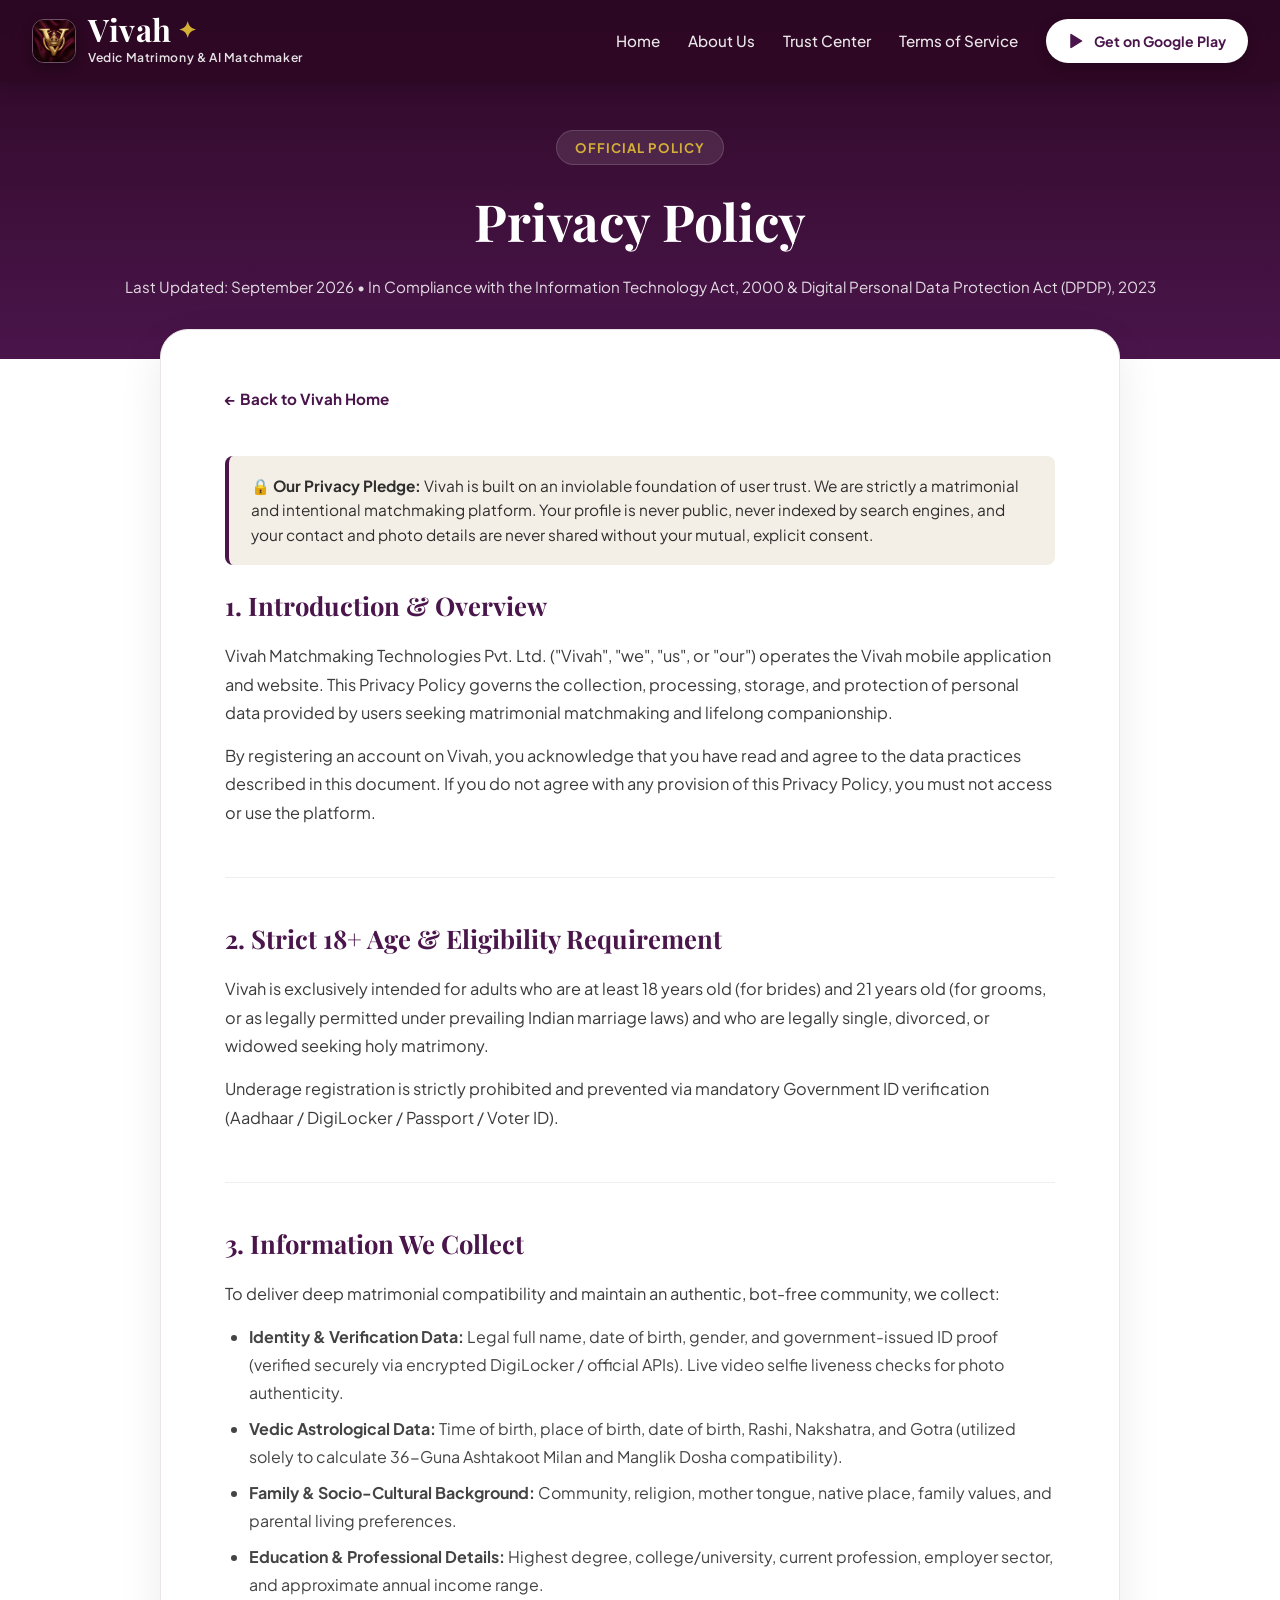
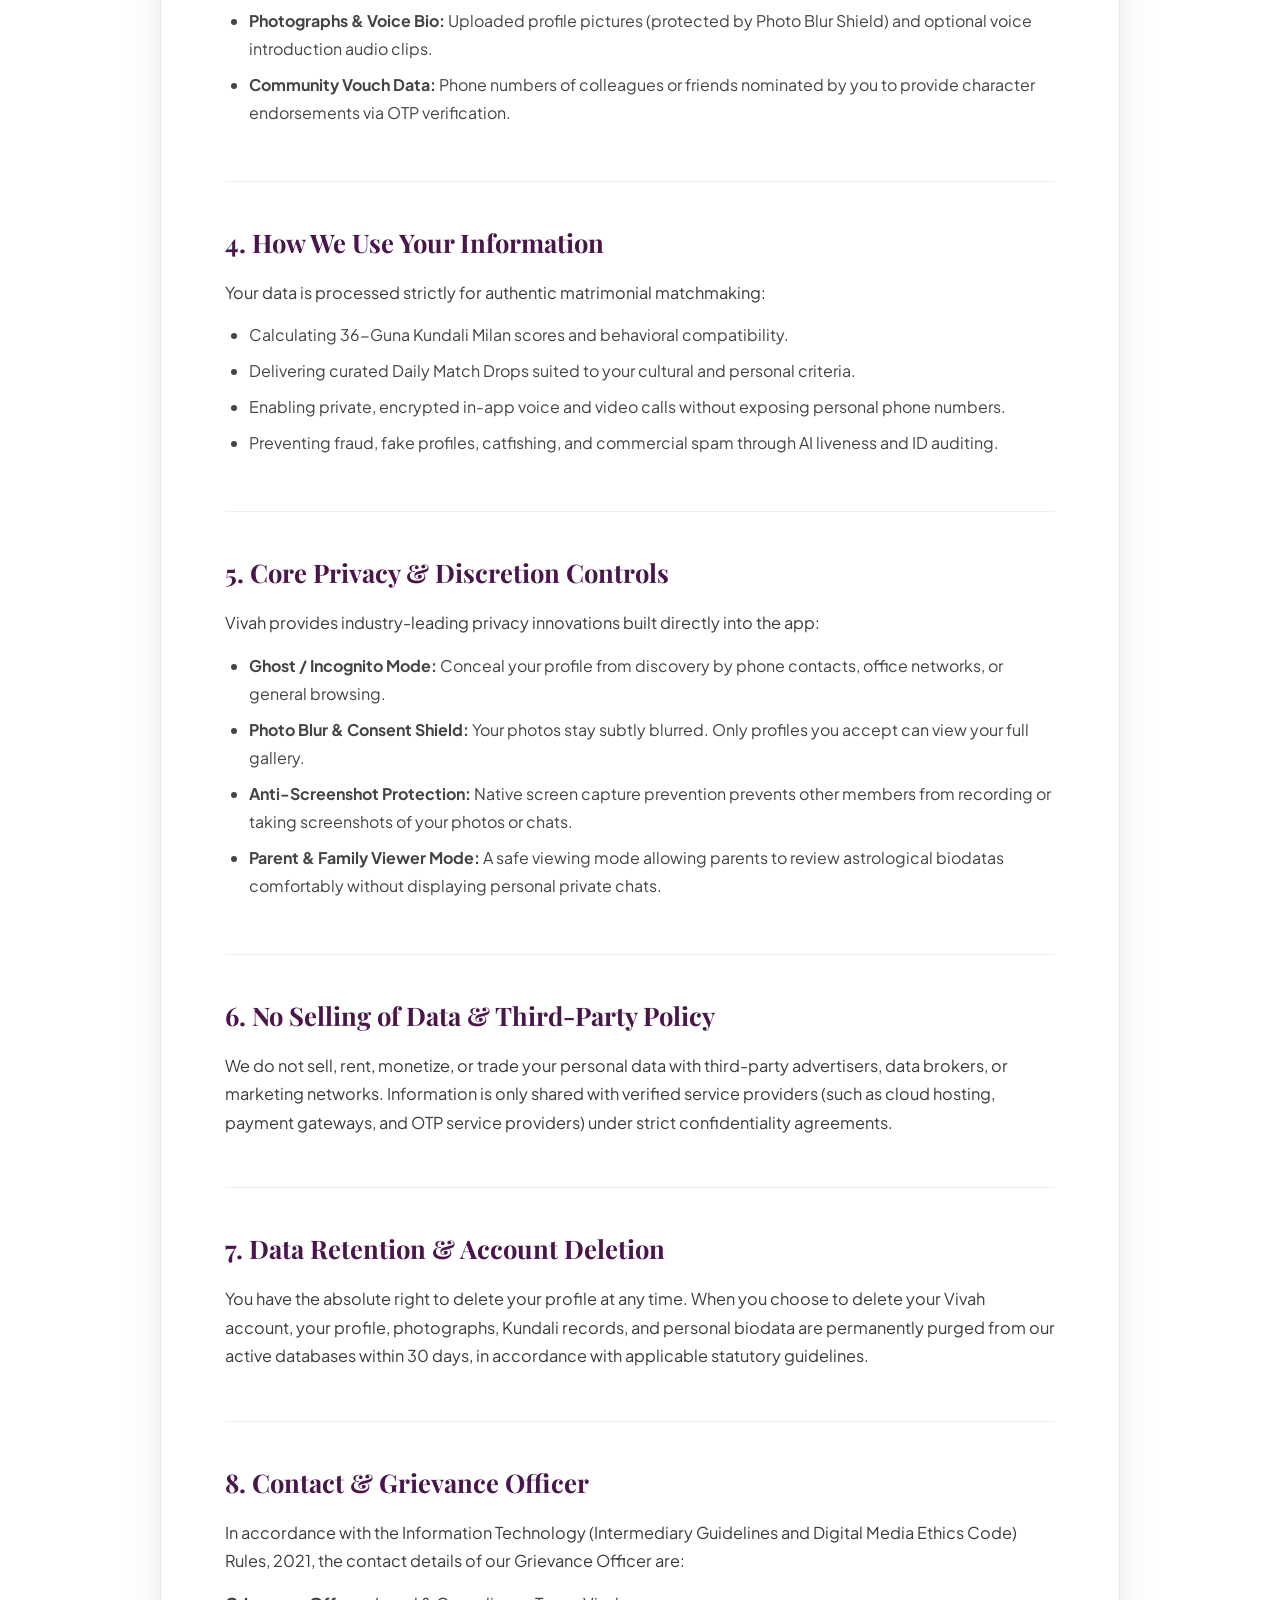
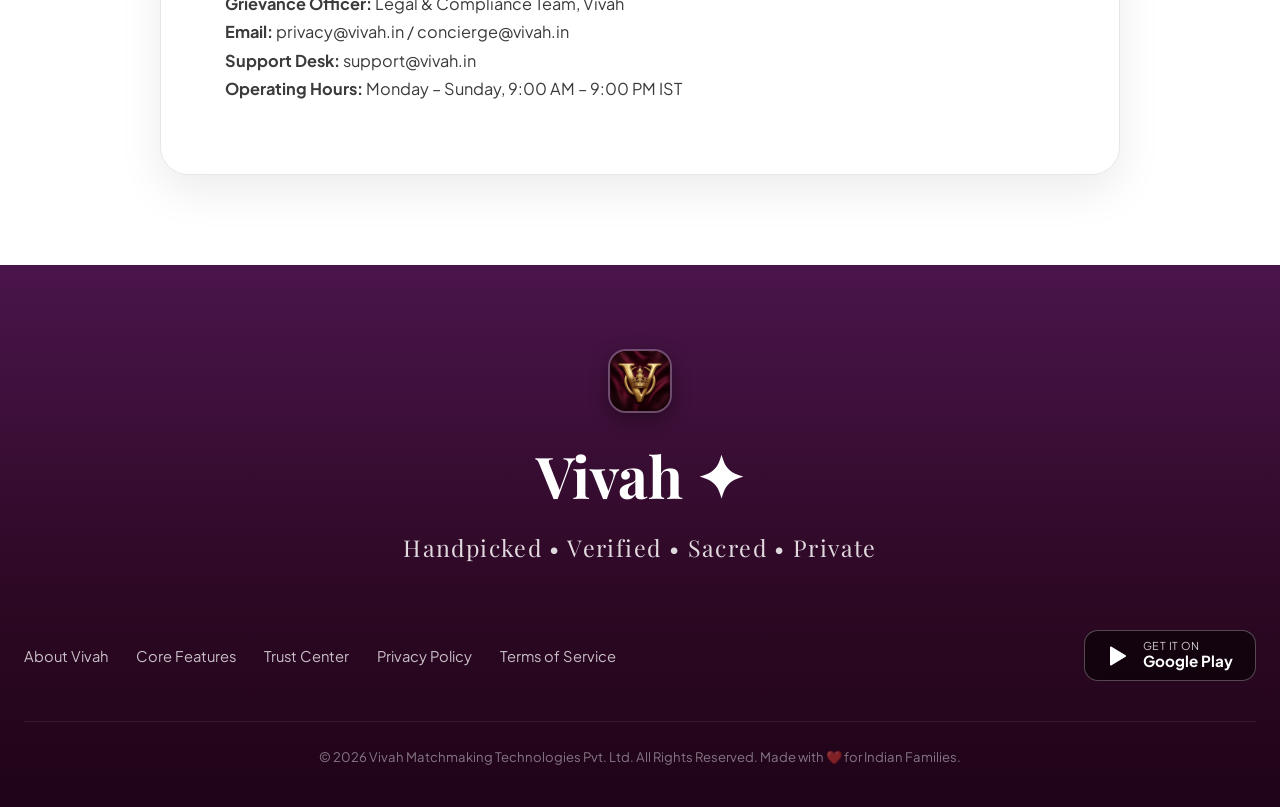
==== pages/privacy-policy.html @ b36c5947 "feat: create dedicated Privacy Policy and Terms of Service pages and link in footer" ====
<!DOCTYPE html>
<html lang="en">
<head>
  <meta charset="UTF-8" />
  <meta name="viewport" content="width=device-width, initial-scale=1.0, maximum-scale=1.0" />
  <title>Privacy Policy | Vivah — Vedic Matrimony & AI Matchmaker</title>
  <meta name="description" content="Official Privacy Policy of Vivah Matrimony. Learn how we protect your Vedic data, government ID verification, photo privacy, and family information." />
  
  <link rel="icon" type="image/png" href="../images/favicon.png" />
  <link rel="apple-touch-icon" href="../images/vivah-logo.png" />
  
  <link rel="preconnect" href="https://fonts.googleapis.com" />
  <link rel="preconnect" href="https://fonts.gstatic.com" crossorigin />
  <link href="https://fonts.googleapis.com/css2?family=Playfair+Display:ital,wght@0,500;0,600;0,700;0,800;1,500;1,600&family=Plus+Jakarta+Sans:wght@300;400;500;600;700&display=swap" rel="stylesheet" />
  
  <link rel="stylesheet" href="../css/style.css" />
</head>
<body>

  <!-- Navigation -->
  <header class="site-header scrolled" style="position: fixed;">
    <div class="nav-inner">
      <div class="brand-wrapper">
        <a href="../index.html" style="display: flex; align-items: center; gap: 12px;">
          <img src="../images/vivah-logo.png" alt="Vivah Logo" class="nav-brand-logo" />
          <div class="brand-text-col">
            <div class="nav-brand">
              <span>Vivah</span>
              <span class="brand-knot">✦</span>
            </div>
            <span class="brand-subtext">Vedic Matrimony & AI Matchmaker</span>
          </div>
        </a>
      </div>

      <nav>
        <ul class="nav-menu">
          <li><a href="../index.html" class="nav-link">Home</a></li>
          <li><a href="../index.html#about-us" class="nav-link">About Us</a></li>
          <li><a href="../index.html#trust-center" class="nav-link">Trust Center</a></li>
          <li><a href="terms-of-service.html" class="nav-link">Terms of Service</a></li>
          <li><a href="../index.html#download" class="btn-pill-playstore">
            <svg viewBox="0 0 24 24"><path d="M3 20.5v-17c0-.83.94-1.3 1.6-.8l14 8.5c.6.36.6 1.24 0 1.6l-14 8.5c-.66.5-1.6.03-1.6-.8z"/></svg>
            Get on Google Play
          </a></li>
        </ul>
      </nav>
    </div>
  </header>

  <!-- Legal Hero -->
  <section class="legal-hero">
    <div class="container">
      <span class="legal-hero-tag">Official Policy</span>
      <h1 class="legal-hero-title">Privacy Policy</h1>
      <p class="legal-hero-date">Last Updated: September 2026 • In Compliance with the Information Technology Act, 2000 & Digital Personal Data Protection Act (DPDP), 2023</p>
    </div>
  </section>

  <!-- Content Container -->
  <main class="container">
    <div class="legal-wrapper">
      <a href="../index.html" class="back-home-link">← Back to Vivah Home</a>

      <div class="legal-callout-box">
        <strong>🔒 Our Privacy Pledge:</strong> Vivah is built on an inviolable foundation of user trust. We are strictly a matrimonial and intentional matchmaking platform. Your profile is never public, never indexed by search engines, and your contact and photo details are never shared without your mutual, explicit consent.
      </div>

      <!-- Section 1 -->
      <section class="legal-section">
        <h2>1. Introduction & Overview</h2>
        <p>
          Vivah Matchmaking Technologies Pvt. Ltd. ("Vivah", "we", "us", or "our") operates the Vivah mobile application and website. This Privacy Policy governs the collection, processing, storage, and protection of personal data provided by users seeking matrimonial matchmaking and lifelong companionship.
        </p>
        <p>
          By registering an account on Vivah, you acknowledge that you have read and agree to the data practices described in this document. If you do not agree with any provision of this Privacy Policy, you must not access or use the platform.
        </p>
      </section>

      <!-- Section 2 -->
      <section class="legal-section">
        <h2>2. Strict 18+ Age & Eligibility Requirement</h2>
        <p>
          Vivah is exclusively intended for adults who are at least 18 years old (for brides) and 21 years old (for grooms, or as legally permitted under prevailing Indian marriage laws) and who are legally single, divorced, or widowed seeking holy matrimony.
        </p>
        <p>
          Underage registration is strictly prohibited and prevented via mandatory Government ID verification (Aadhaar / DigiLocker / Passport / Voter ID).
        </p>
      </section>

      <!-- Section 3 -->
      <section class="legal-section">
        <h2>3. Information We Collect</h2>
        <p>To deliver deep matrimonial compatibility and maintain an authentic, bot-free community, we collect:</p>
        <ul>
          <li><strong>Identity & Verification Data:</strong> Legal full name, date of birth, gender, and government-issued ID proof (verified securely via encrypted DigiLocker / official APIs). Live video selfie liveness checks for photo authenticity.</li>
          <li><strong>Vedic Astrological Data:</strong> Time of birth, place of birth, date of birth, Rashi, Nakshatra, and Gotra (utilized solely to calculate 36-Guna Ashtakoot Milan and Manglik Dosha compatibility).</li>
          <li><strong>Family & Socio-Cultural Background:</strong> Community, religion, mother tongue, native place, family values, and parental living preferences.</li>
          <li><strong>Education & Professional Details:</strong> Highest degree, college/university, current profession, employer sector, and approximate annual income range.</li>
          <li><strong>Photographs & Voice Bio:</strong> Uploaded profile pictures (protected by Photo Blur Shield) and optional voice introduction audio clips.</li>
          <li><strong>Community Vouch Data:</strong> Phone numbers of colleagues or friends nominated by you to provide character endorsements via OTP verification.</li>
        </ul>
      </section>

      <!-- Section 4 -->
      <section class="legal-section">
        <h2>4. How We Use Your Information</h2>
        <p>Your data is processed strictly for authentic matrimonial matchmaking:</p>
        <ul>
          <li>Calculating 36-Guna Kundali Milan scores and behavioral compatibility.</li>
          <li>Delivering curated Daily Match Drops suited to your cultural and personal criteria.</li>
          <li>Enabling private, encrypted in-app voice and video calls without exposing personal phone numbers.</li>
          <li>Preventing fraud, fake profiles, catfishing, and commercial spam through AI liveness and ID auditing.</li>
        </ul>
      </section>

      <!-- Section 5 -->
      <section class="legal-section">
        <h2>5. Core Privacy & Discretion Controls</h2>
        <p>Vivah provides industry-leading privacy innovations built directly into the app:</p>
        <ul>
          <li><strong>Ghost / Incognito Mode:</strong> Conceal your profile from discovery by phone contacts, office networks, or general browsing.</li>
          <li><strong>Photo Blur & Consent Shield:</strong> Your photos stay subtly blurred. Only profiles you accept can view your full gallery.</li>
          <li><strong>Anti-Screenshot Protection:</strong> Native screen capture prevention prevents other members from recording or taking screenshots of your photos or chats.</li>
          <li><strong>Parent & Family Viewer Mode:</strong> A safe viewing mode allowing parents to review astrological biodatas comfortably without displaying personal private chats.</li>
        </ul>
      </section>

      <!-- Section 6 -->
      <section class="legal-section">
        <h2>6. No Selling of Data & Third-Party Policy</h2>
        <p>
          We do not sell, rent, monetize, or trade your personal data with third-party advertisers, data brokers, or marketing networks. Information is only shared with verified service providers (such as cloud hosting, payment gateways, and OTP service providers) under strict confidentiality agreements.
        </p>
      </section>

      <!-- Section 7 -->
      <section class="legal-section">
        <h2>7. Data Retention & Account Deletion</h2>
        <p>
          You have the absolute right to delete your profile at any time. When you choose to delete your Vivah account, your profile, photographs, Kundali records, and personal biodata are permanently purged from our active databases within 30 days, in accordance with applicable statutory guidelines.
        </p>
      </section>

      <!-- Section 8 -->
      <section class="legal-section">
        <h2>8. Contact & Grievance Officer</h2>
        <p>
          In accordance with the Information Technology (Intermediary Guidelines and Digital Media Ethics Code) Rules, 2021, the contact details of our Grievance Officer are:
        </p>
        <p>
          <strong>Grievance Officer:</strong> Legal & Compliance Team, Vivah<br />
          <strong>Email:</strong> privacy@vivah.in / concierge@vivah.in<br />
          <strong>Support Desk:</strong> support@vivah.in<br />
          <strong>Operating Hours:</strong> Monday – Sunday, 9:00 AM – 9:00 PM IST
        </p>
      </section>
    </div>
  </main>

  <!-- Footer -->
  <footer class="royal-footer">
    <div class="container">
      <div class="footer-brand-hero">
        <img src="../images/vivah-logo.png" alt="Vivah Logo" class="footer-brand-logo" />
        <div class="footer-logo">Vivah ✦</div>
        <div class="footer-tagline">Handpicked • Verified • Sacred • Private</div>
      </div>

      <div class="footer-nav-row">
        <ul class="footer-links-list">
          <li><a href="../index.html#about-us">About Vivah</a></li>
          <li><a href="../index.html#ai-matchmaker">Core Features</a></li>
          <li><a href="../index.html#trust-center">Trust Center</a></li>
          <li><a href="privacy-policy.html">Privacy Policy</a></li>
          <li><a href="terms-of-service.html">Terms of Service</a></li>
        </ul>

        <div class="app-badges-row">
          <a href="../index.html#download" class="app-badge-btn">
            <svg viewBox="0 0 24 24"><path d="M3 20.5v-17c0-.83.94-1.3 1.6-.8l14 8.5c.6.36.6 1.24 0 1.6l-14 8.5c-.66.5-1.6.03-1.6-.8z"/></svg>
            <div>
              <div class="app-badge-text-sub">Get it on</div>
              <div class="app-badge-text-main">Google Play</div>
            </div>
          </a>
        </div>
      </div>

      <div class="footer-legal-copy">
        © 2026 Vivah Matchmaking Technologies Pvt. Ltd. All Rights Reserved. Made with ❤️ for Indian Families.
      </div>
    </div>
  </footer>

</body>
</html>
---- css/style.css ----
/* ==========================================================================
   VIVAH — AI VEDIC & ELITE MATCHMAKING
   Design System & Styling Inspired by Knot.dating
   ========================================================================== */

/* --- CSS Variables & Design Tokens --- */
:root {
  --color-vistara: #4a154b;
  --color-vistara-dark: #2d0824;
  --color-vistara-deeper: #1f0418;
  --color-vistara-light: #6a246b;
  --color-vistara-tint: rgba(74, 21, 75, 0.08);
  --color-vistara-border: rgba(178, 158, 171, 0.28);
  
  --color-dull-yellow: #f4efe6;
  --color-dull-yellow-dark: #ece4d7;
  --color-cream-light: #faf7f2;
  
  --color-gold: #d4af37;
  --color-gold-light: #f3e5ab;
  --color-accent-pink: #d372b0;
  
  --color-dark: #161616;
  --color-dark-secondary: #1e1e1e;
  --color-body: #343434;
  --color-muted: #6c6c6c;
  --color-subtle: #8a8a8a;
  
  --color-white: #ffffff;
  --color-gray-50: #fbfbfb;
  --color-gray-100: #f6f6f6;
  --color-gray-200: #ebebeb;
  
  --font-serif: 'Playfair Display', 'Cormorant Garamond', Georgia, serif;
  --font-sans: 'Plus Jakarta Sans', 'Inter', -apple-system, BlinkMacSystemFont, sans-serif;
  
  --radius-sm: 8px;
  --radius-md: 14px;
  --radius-lg: 20px;
  --radius-xl: 28px;
  --radius-full: 9999px;
  
  --shadow-sm: 0 2px 8px rgba(0, 0, 0, 0.04);
  --shadow-card: 0 10px 30px rgba(0, 0, 0, 0.06);
  --shadow-polaroid: 0 20px 45px rgba(0, 0, 0, 0.16);
  --shadow-hover: 0 18px 40px rgba(74, 21, 75, 0.12);
  
  --transition-fast: 0.2s ease;
  --transition-normal: 0.35s cubic-bezier(0.16, 1, 0.3, 1);
  --transition-slow: 0.6s cubic-bezier(0.16, 1, 0.3, 1);
}

/* --- Base & Reset --- */
*, *::before, *::after {
  box-sizing: border-box;
  margin: 0;
  padding: 0;
}

html {
  scroll-behavior: smooth;
  font-size: 16px;
  -webkit-font-smoothing: antialiased;
  -moz-osx-font-smoothing: grayscale;
}

body {
  font-family: var(--font-sans);
  background-color: var(--color-white);
  color: var(--color-body);
  line-height: 1.6;
  overflow-x: hidden;
  min-height: 100vh;
}

img {
  max-width: 100%;
  height: auto;
  display: block;
}

a {
  color: inherit;
  text-decoration: none;
  transition: opacity var(--transition-fast), color var(--transition-fast);
}

button, input {
  font-family: inherit;
}

/* --- Utilities --- */
.container {
  max-width: 1360px;
  margin: 0 auto;
  padding: 0 24px;
  width: 100%;
}

.section-tag {
  display: inline-block;
  font-size: 0.82rem;
  font-weight: 600;
  letter-spacing: 0.08em;
  text-transform: uppercase;
  color: var(--color-vistara);
  background: var(--color-vistara-tint);
  padding: 6px 16px;
  border-radius: var(--radius-full);
  margin-bottom: 16px;
}

.serif-title {
  font-family: var(--font-serif);
  color: var(--color-vistara);
  font-weight: 700;
  line-height: 1.15;
}

/* ==========================================================================
   NAVIGATION / HEADER
   ========================================================================== */
.site-header {
  position: absolute;
  top: 0;
  left: 0;
  width: 100%;
  z-index: 100;
  background: linear-gradient(to bottom, rgba(0, 0, 0, 0.6) 0%, rgba(0, 0, 0, 0) 100%);
  transition: all var(--transition-normal);
}

.site-header.scrolled {
  position: fixed;
  background: rgba(45, 8, 36, 0.94);
  backdrop-filter: blur(14px);
  -webkit-backdrop-filter: blur(14px);
  box-shadow: 0 4px 20px rgba(0, 0, 0, 0.2);
}

.nav-inner {
  display: flex;
  align-items: center;
  justify-content: space-between;
  padding: 20px 32px;
  max-width: 1440px;
  margin: 0 auto;
  transition: padding var(--transition-normal);
}

.site-header.scrolled .nav-inner {
  padding: 14px 32px;
}

.brand-wrapper {
  display: flex;
  align-items: center;
  gap: 12px;
}

.nav-brand-logo {
  width: 44px;
  height: 44px;
  border-radius: 12px;
  object-fit: cover;
  box-shadow: 0 4px 12px rgba(0, 0, 0, 0.25);
  border: 1.5px solid rgba(255, 255, 255, 0.3);
}

.brand-text-col {
  display: flex;
  flex-direction: column;
}

.nav-brand {
  display: flex;
  align-items: center;
  gap: 6px;
  color: var(--color-white);
  font-family: var(--font-serif);
  font-size: 1.95rem;
  font-weight: 700;
  letter-spacing: 0.02em;
  line-height: 1;
}

.brand-knot {
  color: var(--color-gold);
  font-size: 1.4rem;
  display: inline-block;
  line-height: 1;
}

.brand-subtext {
  color: rgba(255, 255, 255, 0.88);
  font-size: 0.76rem;
  font-weight: 600;
  letter-spacing: 0.05em;
  margin-top: 3px;
}

.nav-menu {
  display: flex;
  align-items: center;
  gap: 28px;
  list-style: none;
}

.nav-link {
  color: var(--color-white);
  font-size: 0.95rem;
  font-weight: 500;
  opacity: 0.9;
  transition: opacity var(--transition-fast);
}

.nav-link:hover {
  opacity: 1;
  text-decoration: underline;
  text-underline-offset: 6px;
}

.btn-pill-playstore {
  display: inline-flex;
  align-items: center;
  gap: 8px;
  height: 44px;
  padding: 0 22px;
  border-radius: var(--radius-full);
  background: var(--color-white);
  color: var(--color-vistara);
  font-size: 0.88rem;
  font-weight: 700;
  cursor: pointer;
  box-shadow: 0 4px 14px rgba(0, 0, 0, 0.15);
  transition: all var(--transition-fast);
}

.btn-pill-playstore:hover {
  background: #fdfaf7;
  transform: translateY(-1px);
  box-shadow: 0 6px 20px rgba(0, 0, 0, 0.22);
}

.btn-pill-playstore svg {
  width: 18px;
  height: 18px;
  fill: currentColor;
}

.mobile-toggle {
  display: none;
  background: transparent;
  border: none;
  color: var(--color-white);
  cursor: pointer;
  padding: 8px;
}

.mobile-toggle svg {
  width: 28px;
  height: 28px;
  fill: currentColor;
}

/* ==========================================================================
   HERO SECTION
   ========================================================================== */
.hero-section {
  position: relative;
  height: 100svh;
  min-height: 640px;
  width: 100%;
  overflow: hidden;
}

.hero-backdrop {
  position: absolute;
  inset: 0;
  z-index: 1;
}

.hero-img {
  width: 100%;
  height: 100%;
  object-fit: cover;
  object-position: center 20%;
}

.hero-overlay-scrim {
  position: absolute;
  inset: 0;
  background: linear-gradient(
    180deg,
    rgba(0, 0, 0, 0.35) 0%,
    rgba(0, 0, 0, 0.1) 40%,
    rgba(0, 0, 0, 0.75) 85%,
    rgba(0, 0, 0, 0.92) 100%
  );
  z-index: 2;
}

.hero-content-wrap {
  position: absolute;
  bottom: 84px;
  left: 0;
  width: 100%;
  z-index: 10;
}

.hero-content {
  max-width: 1440px;
  margin: 0 auto;
  padding: 0 48px;
}

.hero-headline {
  font-family: var(--font-serif);
  font-size: clamp(2.4rem, 5.5vw, 4.25rem);
  font-weight: 700;
  color: var(--color-white);
  line-height: 1.08;
  max-width: 840px;
  text-shadow: 0 8px 32px rgba(0, 0, 0, 0.75);
  letter-spacing: -0.01em;
}

.hero-subtag {
  display: inline-flex;
  align-items: center;
  gap: 8px;
  background: rgba(255, 255, 255, 0.18);
  backdrop-filter: blur(8px);
  -webkit-backdrop-filter: blur(8px);
  border: 1px solid rgba(255, 255, 255, 0.3);
  color: var(--color-white);
  padding: 8px 18px;
  border-radius: var(--radius-full);
  font-size: 0.88rem;
  font-weight: 600;
  margin-bottom: 24px;
}

.hero-subtag-dot {
  width: 8px;
  height: 8px;
  border-radius: 50%;
  background-color: #22c55e;
  box-shadow: 0 0 8px #22c55e;
}

/* ==========================================================================
   PEDIGREE MARQUEE SECTION
   ========================================================================== */
.pedigree-section {
  background-color: var(--color-dull-yellow);
  padding: 70px 0 54px;
  border-top: 1px solid rgba(0, 0, 0, 0.04);
  border-bottom: 1px solid rgba(0, 0, 0, 0.05);
}

.pedigree-title {
  text-align: center;
  font-family: var(--font-serif);
  color: var(--color-dark);
  font-size: clamp(1.6rem, 2.8vw, 2.1rem);
  font-weight: 700;
  margin-bottom: 36px;
}

.marquee-container {
  width: 100%;
  overflow: hidden;
  position: relative;
  mask-image: linear-gradient(to right, transparent, black 12%, black 88%, transparent);
  -webkit-mask-image: linear-gradient(to right, transparent, black 12%, black 88%, transparent);
}

.marquee-track {
  display: flex;
  align-items: center;
  gap: 48px;
  width: max-content;
  animation: scrollMarquee 38s linear infinite;
  padding: 12px 0;
}

.marquee-track:hover {
  animation-play-state: paused;
}

.institute-pill {
  display: flex;
  align-items: center;
  gap: 12px;
  padding: 10px 22px;
  background: rgba(255, 255, 255, 0.75);
  border: 1px solid rgba(0, 0, 0, 0.06);
  border-radius: var(--radius-full);
  white-space: nowrap;
  box-shadow: 0 2px 6px rgba(0, 0, 0, 0.03);
  transition: transform var(--transition-fast), background var(--transition-fast);
}

.institute-pill:hover {
  background: #ffffff;
  transform: translateY(-2px);
}

.institute-icon {
  font-size: 1.25rem;
  line-height: 1;
}

.institute-name {
  font-size: 0.95rem;
  font-weight: 600;
  color: #2b2b2b;
  letter-spacing: -0.01em;
}

@keyframes scrollMarquee {
  0% {
    transform: translateX(0);
  }
  100% {
    transform: translateX(-50%);
  }
}

/* ==========================================================================
   "WHO WE ARE?" SECTION (Rotated Polaroid Card)
   ========================================================================== */
.about-section {
  padding: 96px 0;
  background-color: var(--color-white);
}

.about-grid {
  display: grid;
  grid-template-columns: 1fr 1.25fr;
  gap: 72px;
  align-items: center;
}

.polaroid-wrapper {
  display: flex;
  justify-content: center;
  align-items: center;
}

.polaroid-card {
  background: #ffffff;
  padding: 14px 14px 28px 14px;
  border-radius: 20px;
  box-shadow: var(--shadow-polaroid);
  border: 1px solid rgba(0, 0, 0, 0.06);
  transform: rotate(6deg);
  transition: transform var(--transition-normal), box-shadow var(--transition-normal);
  max-width: 440px;
  width: 100%;
  cursor: pointer;
}

.polaroid-card:hover {
  transform: rotate(0deg) scale(1.02);
  box-shadow: 0 28px 55px rgba(74, 21, 75, 0.18);
}

.polaroid-image-box {
  width: 100%;
  height: 480px;
  overflow: hidden;
  border-radius: 14px;
  background-color: #eee;
}

.polaroid-image-box img {
  width: 100%;
  height: 100%;
  object-fit: cover;
  object-position: center 35%;
  transition: transform 0.6s ease;
}

.polaroid-card:hover .polaroid-image-box img {
  transform: scale(1.04);
}

.polaroid-caption {
  text-align: center;
  font-family: var(--font-serif);
  font-size: 1.15rem;
  color: var(--color-vistara);
  font-weight: 600;
  margin-top: 18px;
}

.about-content {
  padding-left: 12px;
}

.about-title {
  font-size: clamp(2.2rem, 3.8vw, 2.95rem);
  margin-bottom: 24px;
}

.about-paragraphs {
  color: var(--color-body);
  font-size: 1.06rem;
  line-height: 1.75;
  display: flex;
  flex-direction: column;
  gap: 18px;
}

.about-paragraphs strong {
  color: var(--color-dark);
}

.about-stats-row {
  display: flex;
  gap: 36px;
  margin-top: 36px;
  padding-top: 28px;
  border-top: 1px solid var(--color-gray-200);
}

.about-stat-item h4 {
  font-family: var(--font-serif);
  font-size: 2rem;
  color: var(--color-vistara);
  font-weight: 700;
  line-height: 1;
  margin-bottom: 6px;
}

.about-stat-item p {
  font-size: 0.86rem;
  color: var(--color-muted);
  font-weight: 500;
}

/* ==========================================================================
   VIVAH APP CORE CAPABILITIES (4 Feature Cards)
   ========================================================================== */
.ai-matchmaker-section {
  padding: 96px 0;
  background-color: var(--color-gray-50);
  border-top: 1px solid var(--color-gray-200);
}

.section-head-center {
  text-align: center;
  max-width: 820px;
  margin: 0 auto 60px;
}

.section-headline {
  font-size: clamp(2rem, 3.5vw, 2.75rem);
  margin-bottom: 14px;
}

.section-subhead {
  font-size: 1.15rem;
  color: var(--color-muted);
  font-weight: 400;
}

.ai-features-grid {
  display: grid;
  grid-template-columns: repeat(4, 1fr);
  gap: 28px;
}

.ai-feature-card {
  background: var(--color-white);
  border-radius: var(--radius-xl);
  padding: 24px;
  box-shadow: var(--shadow-card);
  border: 1px solid rgba(0, 0, 0, 0.05);
  display: flex;
  flex-direction: column;
  align-items: center;
  text-align: center;
  transition: transform var(--transition-normal), box-shadow var(--transition-normal);
}

.ai-feature-card:hover {
  transform: translateY(-8px);
  box-shadow: var(--shadow-hover);
}

.feature-visual-box {
  width: 100%;
  aspect-ratio: 1 / 1;
  border-radius: 20px;
  overflow: hidden;
  background-color: #f8f6f9;
  margin-bottom: 22px;
}

.feature-visual-box img {
  width: 100%;
  height: 100%;
  object-fit: cover;
  transition: transform 0.5s ease;
}

.ai-feature-card:hover .feature-visual-box img {
  transform: scale(1.05);
}

.feature-card-title {
  font-family: var(--font-serif);
  font-size: 1.38rem;
  color: var(--color-vistara);
  font-weight: 700;
  margin-bottom: 10px;
  line-height: 1.25;
}

.feature-card-desc {
  font-size: 0.94rem;
  color: var(--color-body);
  line-height: 1.55;
}

/* ==========================================================================
   TRUST & LEADERSHIP SECTION ("Our Sacred Commitment")
   ========================================================================== */
.trust-section {
  padding: 96px 0;
  background-color: var(--color-white);
}

.trust-wrapper {
  display: grid;
  grid-template-columns: 320px 1fr;
  gap: 40px;
  align-items: stretch;
  margin-top: 48px;
}

.trust-portrait-card {
  position: relative;
  border-radius: var(--radius-lg);
  overflow: hidden;
  box-shadow: var(--shadow-card);
  min-height: 380px;
  background: #000;
}

.trust-portrait-card img {
  width: 100%;
  height: 100%;
  object-fit: cover;
  object-position: center top;
}

.portrait-badge-overlay {
  position: absolute;
  bottom: 0;
  left: 0;
  width: 100%;
  padding: 24px 20px 20px;
  background: linear-gradient(to top, rgba(74, 21, 75, 0.95) 0%, rgba(74, 21, 75, 0) 100%);
  color: var(--color-white);
}

.portrait-badge-title {
  font-family: var(--font-serif);
  font-size: 1.25rem;
  font-weight: 700;
  margin-bottom: 4px;
}

.portrait-badge-sub {
  font-size: 0.8rem;
  opacity: 0.9;
}

.trust-cards-grid {
  display: grid;
  grid-template-columns: repeat(3, 1fr);
  gap: 20px;
}

.trust-value-card {
  background: var(--color-gray-100);
  border: 1px solid var(--color-vistara-border);
  border-radius: var(--radius-lg);
  padding: 32px 24px;
  display: flex;
  flex-direction: column;
  justify-content: flex-start;
  transition: transform var(--transition-fast), background var(--transition-fast);
}

.trust-value-card:hover {
  background: #ffffff;
  transform: translateY(-4px);
  box-shadow: var(--shadow-card);
}

.trust-icon-box {
  width: 52px;
  height: 52px;
  border-radius: 14px;
  background: rgba(74, 21, 75, 0.08);
  display: flex;
  align-items: center;
  justify-content: center;
  font-size: 1.6rem;
  margin-bottom: 20px;
}

.trust-card-headline {
  font-family: var(--font-serif);
  font-size: 1.35rem;
  color: var(--color-vistara);
  font-weight: 700;
  line-height: 1.2;
  margin-bottom: 14px;
}

.trust-card-text {
  font-size: 0.92rem;
  color: #3b3b3b;
  line-height: 1.6;
}

/* ==========================================================================
   18+ TRUST & SAFETY CENTER (Replaces Investors Section)
   ========================================================================== */
.trust-center-section {
  background-color: var(--color-dull-yellow);
  padding: 92px 0;
  border-top: 1px solid rgba(0, 0, 0, 0.04);
  border-bottom: 1px solid rgba(0, 0, 0, 0.05);
}

.trust-center-grid {
  display: grid;
  grid-template-columns: repeat(3, 1fr);
  gap: 24px;
  margin-top: 48px;
}

.trust-center-item {
  background: #ffffff;
  border: 1px solid rgba(0, 0, 0, 0.06);
  border-radius: var(--radius-lg);
  padding: 30px 24px;
  display: flex;
  flex-direction: column;
  box-shadow: 0 4px 16px rgba(0, 0, 0, 0.03);
  transition: transform var(--transition-fast), box-shadow var(--transition-fast);
}

.trust-center-item:hover {
  transform: translateY(-4px);
  box-shadow: 0 12px 28px rgba(74, 21, 75, 0.08);
}

.trust-center-icon {
  width: 48px;
  height: 48px;
  border-radius: 12px;
  background: var(--color-vistara-tint);
  display: flex;
  align-items: center;
  justify-content: center;
  font-size: 1.5rem;
  margin-bottom: 18px;
}

.trust-center-item h3 {
  font-family: var(--font-serif);
  font-size: 1.25rem;
  color: var(--color-vistara);
  font-weight: 700;
  margin-bottom: 8px;
}

.trust-center-item p {
  font-size: 0.92rem;
  color: #4a4a4a;
  line-height: 1.55;
}

/* ==========================================================================
   MARRIAGE VALUES & COMMUNITY VOUCH (Replaces Media & Recognition Section)
   ========================================================================== */
.values-section {
  padding: 96px 0;
  background-color: var(--color-white);
}

.values-grid {
  display: grid;
  grid-template-columns: repeat(3, 1fr);
  gap: 28px;
  margin-top: 48px;
}

.values-card {
  background: #ffffff;
  border: 1.5px solid #efebed;
  border-radius: var(--radius-lg);
  padding: 32px 26px;
  display: flex;
  flex-direction: column;
  box-shadow: 0 8px 24px rgba(0, 0, 0, 0.03);
  transition: transform var(--transition-fast), box-shadow var(--transition-fast), border-color var(--transition-fast);
}

.values-card:hover {
  transform: translateY(-5px);
  border-color: var(--color-vistara);
  box-shadow: 0 16px 36px rgba(74, 21, 75, 0.08);
}

.values-card-badge {
  display: inline-block;
  font-size: 0.75rem;
  font-weight: 700;
  text-transform: uppercase;
  letter-spacing: 0.05em;
  color: var(--color-vistara);
  background: var(--color-vistara-tint);
  padding: 4px 10px;
  border-radius: 6px;
  margin-bottom: 16px;
  width: fit-content;
}

.values-card-title {
  font-family: var(--font-serif);
  font-size: 1.35rem;
  font-weight: 700;
  color: var(--color-dark);
  margin-bottom: 12px;
  line-height: 1.25;
}

.values-card-desc {
  font-size: 0.92rem;
  color: var(--color-muted);
  line-height: 1.6;
  margin-bottom: 20px;
  flex-grow: 1;
}

.values-card-points {
  list-style: none;
  display: flex;
  flex-direction: column;
  gap: 8px;
  padding-top: 14px;
  border-top: 1px solid var(--color-gray-200);
}

.values-card-points li {
  font-size: 0.85rem;
  color: #3b3b3b;
  font-weight: 600;
  display: flex;
  align-items: center;
  gap: 8px;
}

/* ==========================================================================
   ROYAL FOOTER & CONCIERGE CALLBACK FORM
   ========================================================================== */
.royal-footer {
  background: linear-gradient(180deg, var(--color-vistara) 0%, var(--color-vistara-dark) 60%, var(--color-vistara-deeper) 100%);
  color: var(--color-white);
  padding: 84px 0 40px;
  position: relative;
}

.footer-brand-hero {
  text-align: center;
  margin-bottom: 64px;
  display: flex;
  flex-direction: column;
  align-items: center;
}

.footer-brand-logo {
  width: 64px;
  height: 64px;
  border-radius: 18px;
  object-fit: cover;
  box-shadow: 0 6px 18px rgba(0, 0, 0, 0.35);
  border: 2px solid rgba(255, 255, 255, 0.25);
  margin-bottom: 16px;
}

.footer-logo {
  font-family: var(--font-serif);
  font-size: clamp(2.4rem, 4.5vw, 3.8rem);
  font-weight: 700;
  color: var(--color-white);
  margin-bottom: 8px;
}

.footer-tagline {
  font-family: var(--font-serif);
  font-size: clamp(1.1rem, 2vw, 1.45rem);
  color: rgba(255, 255, 255, 0.85);
  letter-spacing: 0.06em;
}

.footer-contact-row {
  display: grid;
  grid-template-columns: 1fr 1fr;
  gap: 60px;
  align-items: center;
  padding: 50px 0;
  border-top: 1px solid rgba(255, 255, 255, 0.12);
  border-bottom: 1px solid rgba(255, 255, 255, 0.12);
  margin-bottom: 50px;
}

.footer-address-col {
  display: flex;
  flex-direction: column;
  gap: 28px;
}

.contact-info-block {
  display: flex;
  align-items: flex-start;
  gap: 16px;
}

.contact-info-icon {
  width: 38px;
  height: 38px;
  border-radius: 10px;
  background: rgba(255, 255, 255, 0.1);
  display: flex;
  align-items: center;
  justify-content: center;
  font-size: 1.25rem;
  flex-shrink: 0;
}

.contact-info-text {
  font-size: 1.05rem;
  color: rgba(255, 255, 255, 0.9);
  line-height: 1.5;
}

.callback-form-card {
  background: rgba(255, 255, 255, 0.08);
  backdrop-filter: blur(10px);
  -webkit-backdrop-filter: blur(10px);
  border: 1px solid rgba(255, 255, 255, 0.18);
  border-radius: var(--radius-lg);
  padding: 32px;
}

.callback-form-card h3 {
  font-family: var(--font-serif);
  font-size: 1.35rem;
  font-weight: 600;
  margin-bottom: 18px;
  color: var(--color-white);
}

.callback-form {
  display: flex;
  flex-direction: column;
  gap: 14px;
}

.form-input {
  width: 100%;
  height: 50px;
  padding: 0 18px;
  border-radius: var(--radius-md);
  background: rgba(255, 255, 255, 0.12);
  border: 1px solid rgba(255, 255, 255, 0.25);
  color: var(--color-white);
  font-size: 0.98rem;
  outline: none;
  transition: border-color var(--transition-fast), background var(--transition-fast);
}

.form-input::placeholder {
  color: rgba(255, 255, 255, 0.55);
}

.form-input:focus {
  border-color: var(--color-white);
  background: rgba(255, 255, 255, 0.18);
}

.btn-submit-callback {
  width: 100%;
  height: 50px;
  border-radius: var(--radius-md);
  background: var(--color-white);
  color: var(--color-vistara);
  font-weight: 700;
  font-size: 1rem;
  border: none;
  cursor: pointer;
  box-shadow: 0 4px 15px rgba(0, 0, 0, 0.2);
  transition: all var(--transition-fast);
}

.btn-submit-callback:hover {
  background: #fbf6f9;
  transform: translateY(-1px);
}

.footer-nav-row {
  display: flex;
  justify-content: space-between;
  align-items: center;
  flex-wrap: wrap;
  gap: 24px;
  margin-bottom: 40px;
}

.footer-links-list {
  display: flex;
  gap: 28px;
  list-style: none;
  flex-wrap: wrap;
}

.footer-links-list a {
  color: rgba(255, 255, 255, 0.75);
  font-size: 0.92rem;
}

.footer-links-list a:hover {
  color: var(--color-white);
  text-decoration: underline;
}

.app-badges-row {
  display: flex;
  gap: 14px;
}

.app-badge-btn {
  display: inline-flex;
  align-items: center;
  gap: 12px;
  background: rgba(0, 0, 0, 0.55);
  border: 1px solid rgba(255, 255, 255, 0.28);
  padding: 10px 22px;
  border-radius: var(--radius-md);
  color: var(--color-white);
  transition: all var(--transition-fast);
}

.app-badge-btn:hover {
  background: rgba(0, 0, 0, 0.85);
  border-color: var(--color-white);
  transform: translateY(-1px);
}

.app-badge-btn svg {
  width: 24px;
  height: 24px;
  fill: currentColor;
}

.app-badge-text-sub {
  font-size: 0.68rem;
  text-transform: uppercase;
  letter-spacing: 0.04em;
  opacity: 0.8;
  line-height: 1;
}

.app-badge-text-main {
  font-size: 0.95rem;
  font-weight: 700;
  line-height: 1.2;
}

.footer-legal-copy {
  text-align: center;
  font-size: 0.82rem;
  color: rgba(255, 255, 255, 0.45);
  padding-top: 24px;
  border-top: 1px solid rgba(255, 255, 255, 0.08);
}

/* ==========================================================================
   TOAST NOTIFICATION
   ========================================================================== */
.vivah-toast {
  position: fixed;
  bottom: 30px;
  right: 30px;
  background: #ffffff;
  color: var(--color-dark);
  padding: 16px 24px;
  border-radius: var(--radius-md);
  box-shadow: 0 14px 40px rgba(0, 0, 0, 0.2);
  border-left: 5px solid #22c55e;
  z-index: 1000;
  display: flex;
  align-items: center;
  gap: 14px;
  transform: translateY(100px);
  opacity: 0;
  transition: all 0.4s cubic-bezier(0.16, 1, 0.3, 1);
}

.vivah-toast.active {
  transform: translateY(0);
  opacity: 1;
}

/* ==========================================================================
   RESPONSIVE MEDIA QUERIES
   ========================================================================== */
@media (max-width: 1080px) {
  .ai-features-grid {
    grid-template-columns: repeat(2, 1fr);
  }
  
  .trust-center-grid {
    grid-template-columns: repeat(2, 1fr);
  }
  
  .values-grid {
    grid-template-columns: repeat(2, 1fr);
  }
  
  .trust-wrapper {
    grid-template-columns: 1fr;
  }
  
  .trust-portrait-card {
    max-height: 380px;
  }
}

@media (max-width: 860px) {
  .about-grid {
    grid-template-columns: 1fr;
    gap: 48px;
  }
  
  .polaroid-card {
    transform: rotate(0deg);
  }
  
  .trust-cards-grid {
    grid-template-columns: 1fr;
  }
  
  .footer-contact-row {
    grid-template-columns: 1fr;
    gap: 40px;
  }
}

@media (max-width: 640px) {
  .nav-menu {
    display: none;
  }
  
  .nav-menu.mobile-active {
    display: flex;
    flex-direction: column;
    position: absolute;
    top: 100%;
    left: 0;
    width: 100%;
    background: rgba(45, 8, 36, 0.98);
    padding: 24px;
    gap: 20px;
    backdrop-filter: blur(16px);
  }
  
  .mobile-toggle {
    display: block;
  }
  
  .ai-features-grid {
    grid-template-columns: 1fr;
  }
  
  .trust-center-grid {
    grid-template-columns: 1fr;
  }
  
  .values-grid {
    grid-template-columns: 1fr;
  }
  
  .hero-headline {
    font-size: 2.3rem;
  }
  
  .hero-content {
    padding: 0 20px;
  }
}

/* ==========================================================================
   LEGAL PAGES (Privacy Policy & Terms of Service)
   ========================================================================== */
.legal-hero {
  background: linear-gradient(180deg, var(--color-vistara-dark) 0%, var(--color-vistara) 100%);
  color: var(--color-white);
  padding: 130px 0 60px;
  text-align: center;
}

.legal-hero-tag {
  display: inline-block;
  font-size: 0.82rem;
  font-weight: 700;
  letter-spacing: 0.08em;
  text-transform: uppercase;
  color: var(--color-gold);
  background: rgba(255, 255, 255, 0.1);
  padding: 6px 18px;
  border-radius: var(--radius-full);
  margin-bottom: 16px;
  border: 1px solid rgba(255, 255, 255, 0.15);
}

.legal-hero-title {
  font-family: var(--font-serif);
  font-size: clamp(2.2rem, 4vw, 3.4rem);
  font-weight: 700;
  margin-bottom: 12px;
}

.legal-hero-date {
  font-size: 0.95rem;
  opacity: 0.85;
}

.legal-wrapper {
  max-width: 960px;
  margin: -30px auto 90px;
  background: #ffffff;
  border-radius: var(--radius-xl);
  box-shadow: 0 16px 45px rgba(0, 0, 0, 0.08);
  border: 1px solid #eae5e7;
  padding: 56px 64px;
  position: relative;
  z-index: 10;
}

.legal-section {
  margin-bottom: 40px;
  padding-bottom: 36px;
  border-bottom: 1px solid #f0ecf0;
}

.legal-section:last-child {
  border-bottom: none;
  margin-bottom: 0;
  padding-bottom: 0;
}

.legal-section h2 {
  font-family: var(--font-serif);
  font-size: 1.6rem;
  color: var(--color-vistara);
  font-weight: 700;
  margin-bottom: 16px;
  display: flex;
  align-items: center;
  gap: 12px;
}

.legal-section p {
  font-size: 1.02rem;
  color: #3b3b3b;
  line-height: 1.75;
  margin-bottom: 14px;
}

.legal-section ul {
  margin: 14px 0 18px 24px;
  color: #444;
  line-height: 1.75;
}

.legal-section li {
  margin-bottom: 8px;
}

.legal-callout-box {
  background: var(--color-dull-yellow);
  border-left: 4px solid var(--color-vistara);
  border-radius: var(--radius-sm);
  padding: 18px 22px;
  margin: 20px 0;
  font-size: 0.96rem;
  color: #2e2e2e;
}

.back-home-link {
  display: inline-flex;
  align-items: center;
  gap: 8px;
  color: var(--color-vistara);
  font-weight: 700;
  margin-bottom: 24px;
  font-size: 0.95rem;
}

.back-home-link:hover {
  text-decoration: underline;
}

@media (max-width: 768px) {
  .legal-wrapper {
    padding: 32px 20px;
    margin: -20px 16px 60px;
  }
}
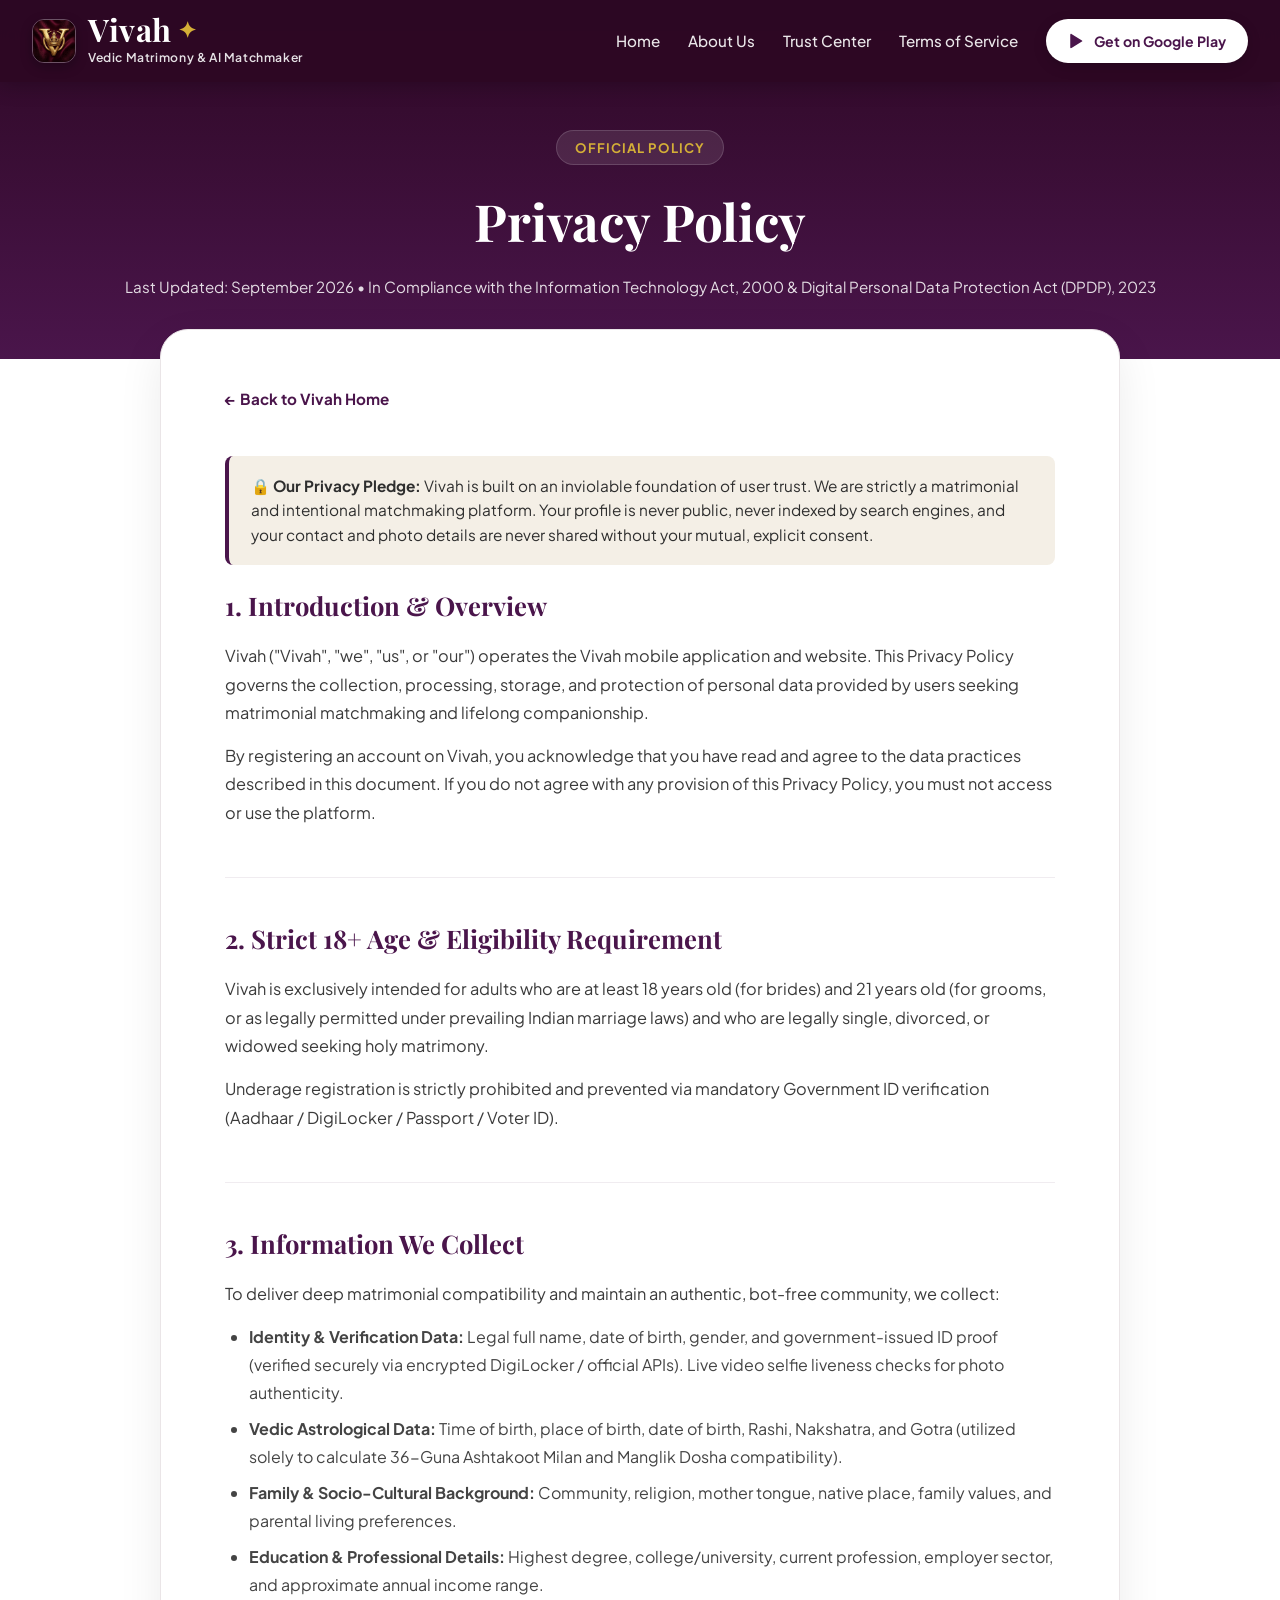
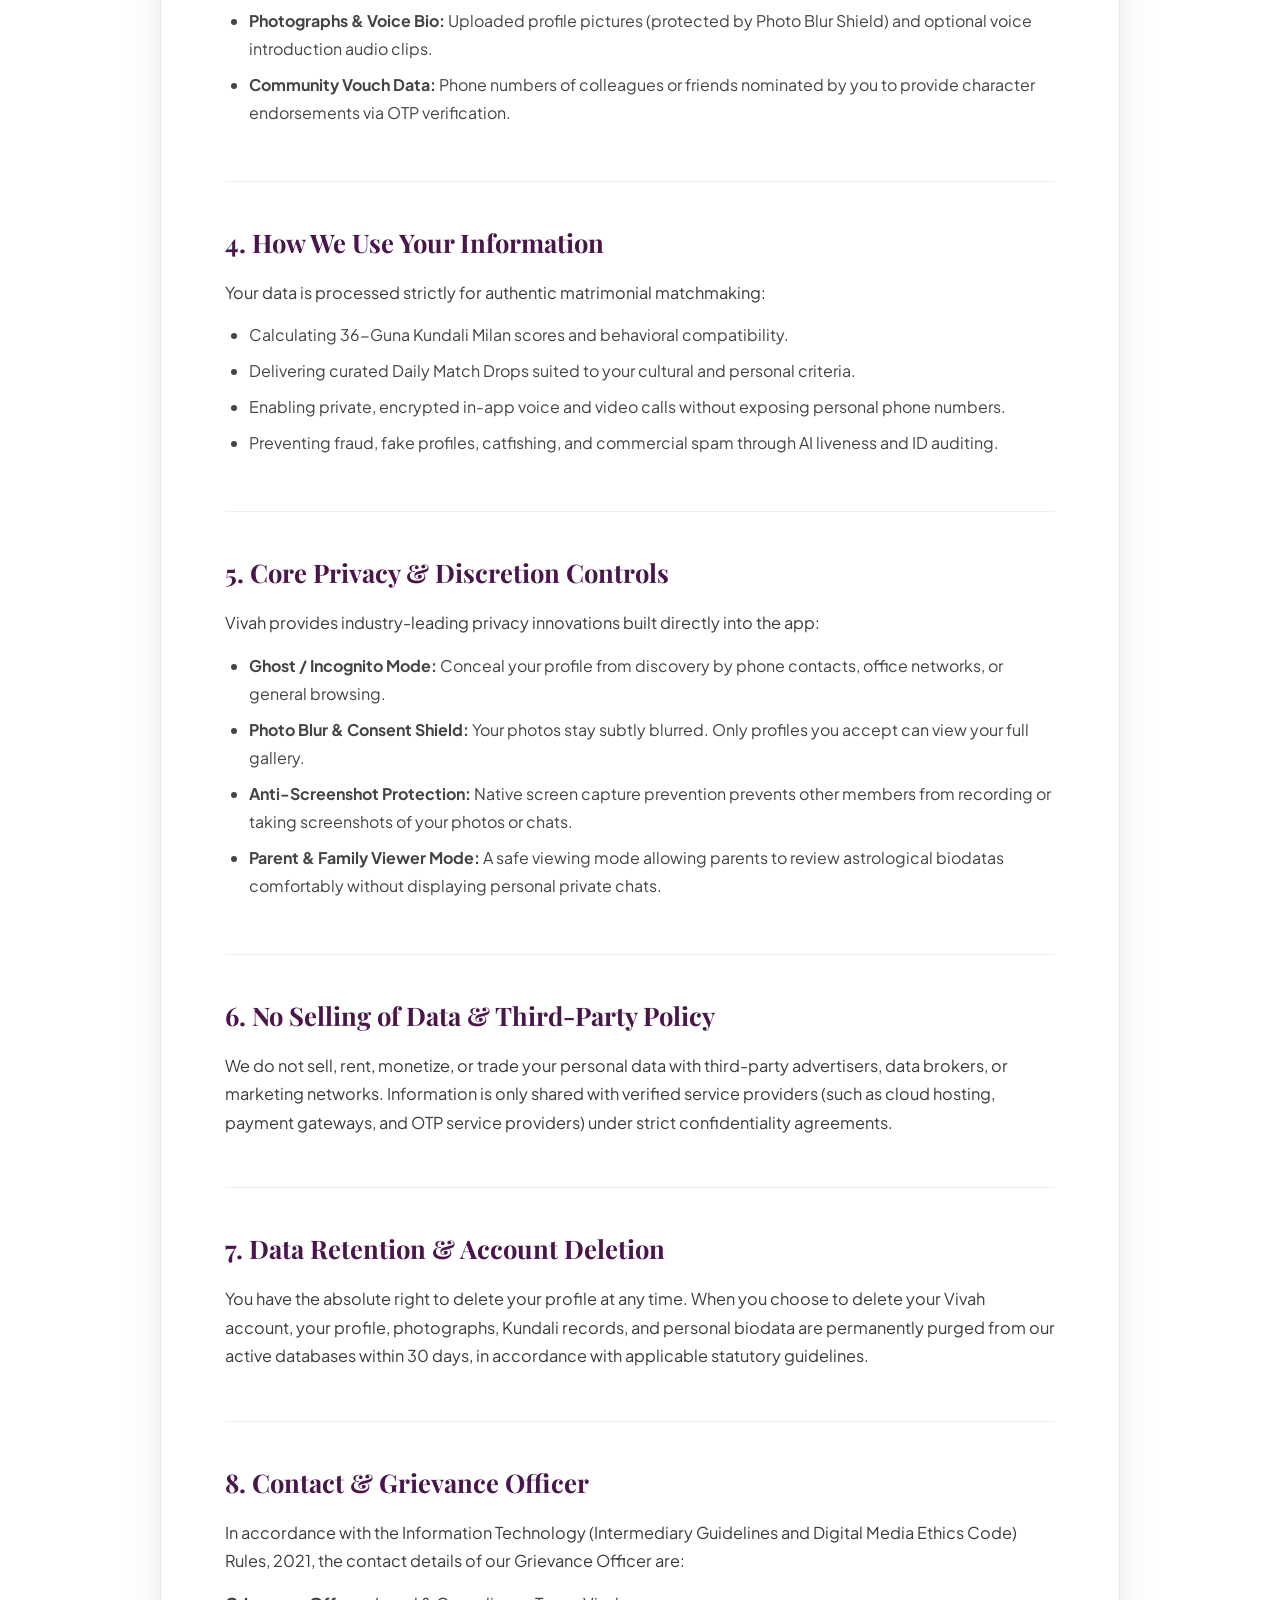
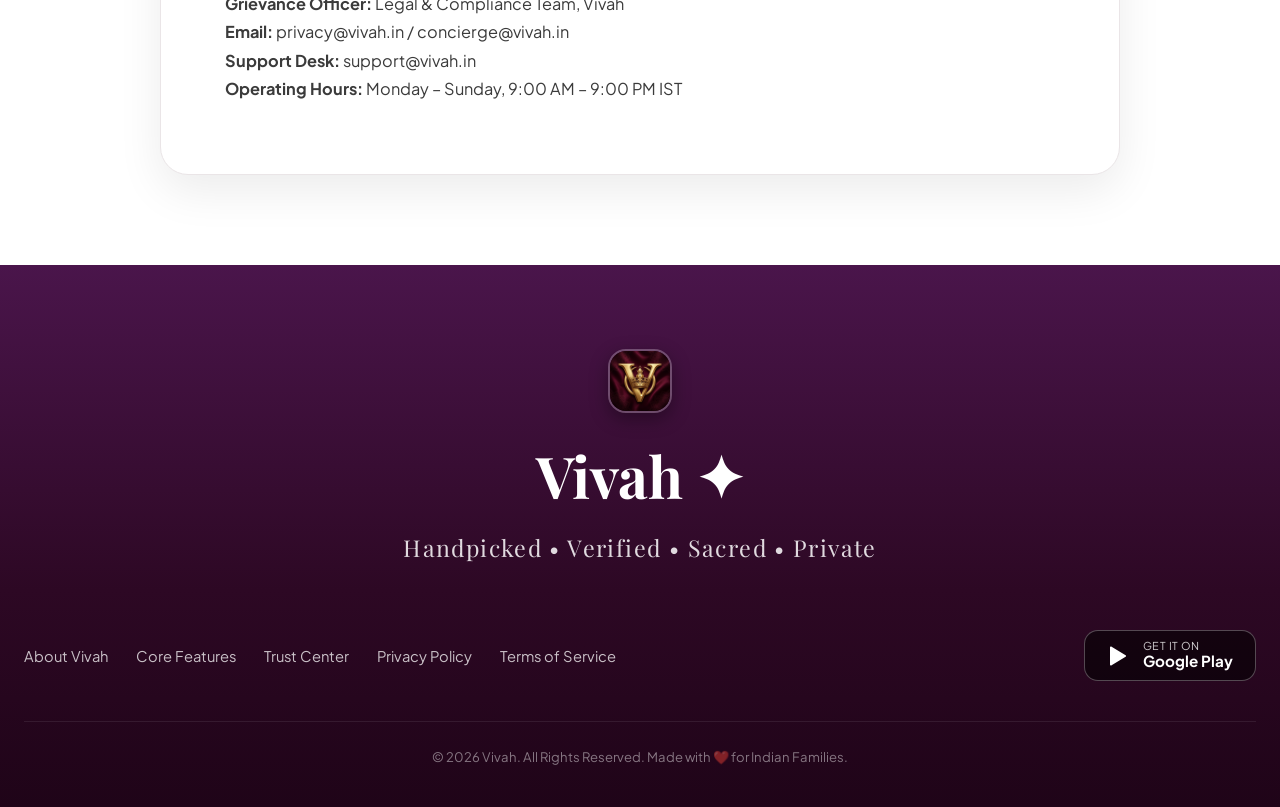
==== commit c56db30f: "fix: update copyright notice to 'Vivah' removing Pvt. Ltd. and entity suffixes" ====
--- a/pages/privacy-policy.html
+++ b/pages/privacy-policy.html
@@ -70,7 +70,7 @@
       <section class="legal-section">
         <h2>1. Introduction & Overview</h2>
         <p>
-          Vivah Matchmaking Technologies Pvt. Ltd. ("Vivah", "we", "us", or "our") operates the Vivah mobile application and website. This Privacy Policy governs the collection, processing, storage, and protection of personal data provided by users seeking matrimonial matchmaking and lifelong companionship.
+          Vivah ("Vivah", "we", "us", or "our") operates the Vivah mobile application and website. This Privacy Policy governs the collection, processing, storage, and protection of personal data provided by users seeking matrimonial matchmaking and lifelong companionship.
         </p>
         <p>
           By registering an account on Vivah, you acknowledge that you have read and agree to the data practices described in this document. If you do not agree with any provision of this Privacy Policy, you must not access or use the platform.
@@ -188,7 +188,7 @@
       </div>
 
       <div class="footer-legal-copy">
-        © 2026 Vivah Matchmaking Technologies Pvt. Ltd. All Rights Reserved. Made with ❤️ for Indian Families.
+        © 2026 Vivah. All Rights Reserved. Made with ❤️ for Indian Families.
       </div>
     </div>
   </footer>
